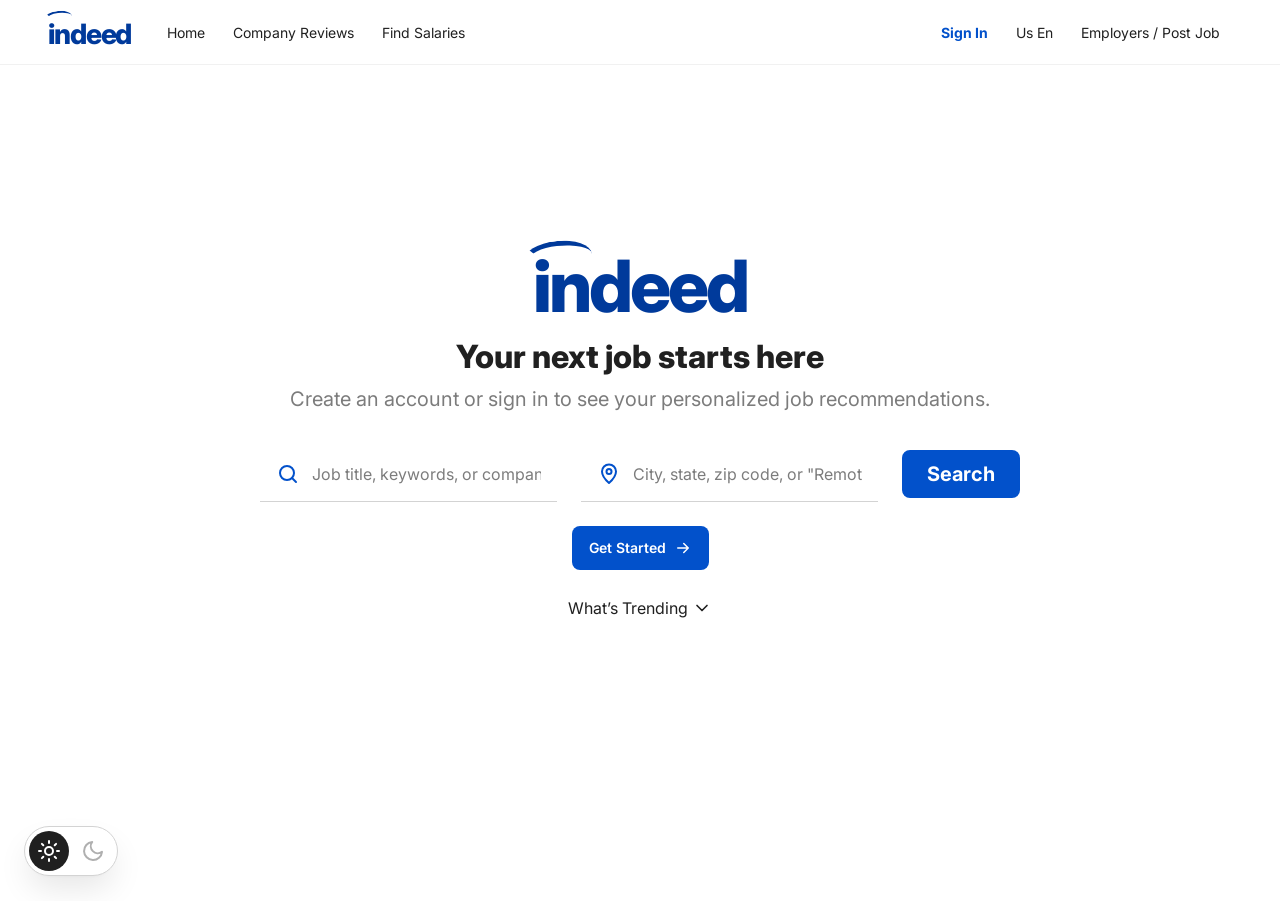
==== index.html @ 4b53f83f "Responsive implementation of Indeed prototype" ====
<!DOCTYPE html>
<html lang="en" data-theme="light">
<head>
  <meta charset="utf-8">
  <meta name="viewport" content="width=device-width, initial-scale=1">
  <title>Job Search | Indeed</title>
  <meta name="description" content="Indeed – the world's #1 job search site.">
  <link rel="preconnect" href="https://fonts.googleapis.com">
  <link rel="preconnect" href="https://fonts.gstatic.com" crossorigin>
  <link rel="stylesheet" href="https://fonts.googleapis.com/css2?family=Inter:wght@400;600;700;800&amp;display=swap">
  <link rel="stylesheet" href="css/styles.css">
  <script>
    try { document.documentElement.dataset.theme = localStorage.getItem("theme") === "dark" ? "dark" : "light"; } catch (e) {}
  </script>
  <script src="js/main.js" defer></script>
</head>
<body>
  <svg class="sprite" aria-hidden="true" focusable="false">
    <symbol id="i-star" viewBox="0 0 24 24"><path d="M12 2.5l2.9 6.1 6.6.8-4.9 4.6 1.3 6.6L12 17.3l-5.9 3.3 1.3-6.6-4.9-4.6 6.6-.8z"/></symbol>
    <symbol id="i-home" viewBox="0 0 24 24"><path d="M3 10.5 12 3l9 7.5V20a1 1 0 0 1-1 1h-5v-6H9v6H4a1 1 0 0 1-1-1z"/></symbol>
    <symbol id="i-search" viewBox="0 0 24 24"><circle cx="11" cy="11" r="7"/><path d="m20 20-4-4"/></symbol>
    <symbol id="i-pin" viewBox="0 0 24 24"><path d="M12 21s-7-6.2-7-11.5a7 7 0 0 1 14 0C19 14.8 12 21 12 21z"/><circle cx="12" cy="9.5" r="2.5"/></symbol>
    <symbol id="i-bell" viewBox="0 0 24 24"><path d="M18 8a6 6 0 0 0-12 0c0 7-3 9-3 9h18s-3-2-3-9"/><path d="M13.7 21a2 2 0 0 1-3.4 0"/></symbol>
    <symbol id="i-building" viewBox="0 0 24 24"><rect x="4" y="3" width="16" height="18" rx="1"/><path d="M9 7h1M14 7h1M9 11h1M14 11h1M9 15h1M14 15h1"/></symbol>
    <symbol id="i-salary" viewBox="0 0 24 24"><circle cx="12" cy="12" r="9"/><path d="M15 9.5c-.5-1-1.6-1.5-3-1.5-1.7 0-3 .8-3 2s1.3 1.7 3 2 3 .8 3 2-1.3 2-3 2c-1.4 0-2.5-.5-3-1.5M12 6.5V8M12 16v1.5"/></symbol>
    <symbol id="i-briefcase" viewBox="0 0 24 24"><rect x="3" y="7" width="18" height="13" rx="2"/><path d="M8 7V5a2 2 0 0 1 2-2h4a2 2 0 0 1 2 2v2"/></symbol>
    <symbol id="i-mail" viewBox="0 0 24 24"><rect x="3" y="5" width="18" height="14" rx="2"/><path d="m3 7 9 6 9-6"/></symbol>
    <symbol id="i-compass" viewBox="0 0 24 24"><circle cx="12" cy="12" r="9"/><path d="m15.5 8.5-2 5-5 2 2-5z"/></symbol>
    <symbol id="i-sun" viewBox="0 0 24 24"><circle cx="12" cy="12" r="4"/><path d="M12 2v2M12 20v2M4.9 4.9l1.4 1.4M17.7 17.7l1.4 1.4M2 12h2M20 12h2M4.9 19.1l1.4-1.4M17.7 6.3l1.4-1.4"/></symbol>
    <symbol id="i-moon" viewBox="0 0 24 24"><path d="M21 12.8A9 9 0 1 1 11.2 3a7 7 0 0 0 9.8 9.8z"/></symbol>
    <symbol id="i-image" viewBox="0 0 24 24"><rect x="3" y="3" width="18" height="18" rx="2"/><circle cx="8.5" cy="8.5" r="1.5"/><path d="m21 15-5-5L5 21"/></symbol>
    <symbol id="i-close" viewBox="0 0 24 24"><path d="M6 6l12 12M18 6 6 18"/></symbol>
    <symbol id="i-dots" viewBox="0 0 24 24"><path d="M5 12h.01M12 12h.01M19 12h.01" stroke-width="3.5"/></symbol>
    <symbol id="i-user" viewBox="0 0 24 24"><circle cx="12" cy="8" r="4"/><path d="M4 21a8 8 0 0 1 16 0"/></symbol>
    <symbol id="i-arrow-left" viewBox="0 0 24 24"><path d="M19 12H5M11 18l-6-6 6-6"/></symbol>
    <symbol id="i-arrow-right" viewBox="0 0 24 24"><path d="M5 12h14M13 6l6 6-6 6"/></symbol>
    <symbol id="i-chevron-right" viewBox="0 0 24 24"><path d="m9 6 6 6-6 6"/></symbol>
    <symbol id="i-chevron-down" viewBox="0 0 24 24"><path d="m6 9 6 6 6-6"/></symbol>
    <symbol id="i-chat" viewBox="0 0 24 24"><path d="M21 12a8 8 0 0 1-11.6 7.1L4 20l1-4.6A8 8 0 1 1 21 12z"/></symbol>
    <symbol id="i-file" viewBox="0 0 24 24"><path d="M14 3H7a2 2 0 0 0-2 2v14a2 2 0 0 0 2 2h10a2 2 0 0 0 2-2V8z"/><path d="M14 3v5h5M9 13h6M9 17h6"/></symbol>
    <symbol id="i-globe" viewBox="0 0 24 24"><circle cx="12" cy="12" r="9"/><path d="M3 12h18M12 3a14 14 0 0 1 0 18M12 3a14 14 0 0 0 0 18"/></symbol>
    <symbol id="i-trend" viewBox="0 0 24 24"><path d="m3 17 6-6 4 4 8-8M15 7h6v6"/></symbol>
  </svg>

  <a class="skip-link" href="#main">Skip to content</a>
  <header class="site-header">
    <div class="header-bar">
      <a class="logo" href="index.html" aria-label="Indeed – start page">indeed</a>
      <button class="menu-toggle" type="button" aria-expanded="false" aria-controls="site-nav" aria-label="Open menu">
        <span class="menu-toggle__bars" aria-hidden="true"></span>
      </button>
      <nav id="site-nav" class="site-nav" aria-label="Main">
        <ul class="nav-list">
          <li class="nav-item nav-item--text"><a class="nav-link" href="home.html"><svg class="icon" aria-hidden="true"><use href="#i-home"></use></svg><span>Home</span></a></li>
          <li class="nav-item nav-item--text"><a class="nav-link" href="company-reviews.html"><svg class="icon" aria-hidden="true"><use href="#i-building"></use></svg><span>Company Reviews</span></a></li>
          <li class="nav-item nav-item--text"><a class="nav-link" href="salaries.html"><svg class="icon" aria-hidden="true"><use href="#i-salary"></use></svg><span>Find Salaries</span></a></li>
          <li class="nav-item nav-item--text nav-item--group-start nav-item--signin"><a class="nav-link" href="signin.html"><svg class="icon" aria-hidden="true"><use href="#i-user"></use></svg><span>Sign In</span></a></li>
          <li class="nav-item nav-item--text dropdown" data-dropdown>
            <button type="button" class="nav-link dropdown__toggle" data-dropdown-toggle aria-expanded="false" aria-label="Language: English (US)"><svg class="icon" aria-hidden="true"><use href="#i-globe"></use></svg><span data-lang-label>Us En</span></button>
            <ul class="dropdown__menu" hidden>
              <li><button type="button" class="dropdown__item" data-lang="Us En" data-lang-name="English (US)" aria-pressed="true">English (US)</button></li>
              <li><button type="button" class="dropdown__item" data-lang="Us Es" data-lang-name="Español (US)" aria-pressed="false">Español (US)</button></li>
            </ul>
          </li>
          <li class="nav-item nav-item--text"><a class="nav-link" href="employers.html"><svg class="icon" aria-hidden="true"><use href="#i-briefcase"></use></svg><span>Employers / Post Job</span></a></li>
        </ul>
      </nav>
    </div>
  </header>

  <main id="main" class="page landing">
    <section class="hero">
      <p class="logo logo--xl" aria-hidden="true">indeed</p>
      <h1 class="hero__title">Your next job starts here</h1>
      <p class="hero__subtitle">Create an account or sign in to see your personalized job recommendations.</p>
      <h1 class="hero__tagline">The world’s #1 job search site</h1>
      <form class="search-form search-form--hero" action="search.html" method="get" role="search" autocomplete="off">
        <div class="search-field">
          <svg class="icon" aria-hidden="true"><use href="#i-search"></use></svg>
          <label class="visually-hidden" for="q-hero">What</label>
          <input id="q-hero" name="q" type="text" placeholder="Job title, keywords, or company" data-suggest="what" autocomplete="off">
        </div>
        <div class="search-field">
          <svg class="icon" aria-hidden="true"><use href="#i-pin"></use></svg>
          <label class="visually-hidden" for="l-hero">Where</label>
          <input id="l-hero" name="l" type="text" placeholder="City, state, zip code, or &quot;Remote&quot;" data-suggest="where" autocomplete="off">
        </div>
        <button class="btn btn-primary" type="submit">Search</button>
      </form>
      <div class="hero__actions">
        <a class="btn btn-primary btn-block" href="signin.html">Sign In</a>
        <a class="btn btn-primary btn-block" href="signin.html">Create An Account</a>
      </div>
      <a class="btn btn-primary btn-sm hero__start" href="signin.html">Get Started <svg class="icon" aria-hidden="true"><use href="#i-arrow-right"></use></svg></a>
      <div class="dropdown trending" data-dropdown>
        <button type="button" class="trending__toggle" data-dropdown-toggle aria-expanded="false">What’s Trending <svg class="icon" aria-hidden="true"><use href="#i-chevron-down"></use></svg></button>
        <ul class="dropdown__menu dropdown__menu--center" hidden>
          <li><a class="dropdown__item" href="search.html?q=Data%20Analyst"><svg class="icon" aria-hidden="true"><use href="#i-trend"></use></svg>Data Analyst</a></li>
          <li><a class="dropdown__item" href="search.html?q=UX%2FUI%20Designer"><svg class="icon" aria-hidden="true"><use href="#i-trend"></use></svg>UX/UI Designer</a></li>
          <li><a class="dropdown__item" href="search.html?q=Software%20Engineer"><svg class="icon" aria-hidden="true"><use href="#i-trend"></use></svg>Software Engineer</a></li>
          <li><a class="dropdown__item" href="search.html?l=Remote"><svg class="icon" aria-hidden="true"><use href="#i-trend"></use></svg>Remote jobs</a></li>
        </ul>
      </div>
    </section>
  </main>

  <button type="button" class="theme-toggle" data-theme-toggle aria-pressed="false" aria-label="Dark mode">
    <span class="theme-toggle__opt theme-toggle__opt--light"><svg class="icon" aria-hidden="true"><use href="#i-sun"></use></svg></span>
    <span class="theme-toggle__opt theme-toggle__opt--dark"><svg class="icon" aria-hidden="true"><use href="#i-moon"></use></svg></span>
  </button>
</body>
</html>
---- css/styles.css ----
/* =========================================================
   Indeed – responsive implementation
   Mobile-first: base styles target phones (~375px).
   Breakpoints scale up:
     768px  – tablet: wider grids, inline search bar
     1100px – desktop: full horizontal nav, bottom tab bar hidden
   ========================================================= */

/* ---------- Design tokens (taken from the Figma export) ---------- */
:root {
  --indeed-blue: #0251cb;
  --indeed-blue-dark: #013d9a;
  --white: #ffffff;
  --gray-50: #f1f1f1;
  --gray-200: #d3d3d3;
  --gray-400: #afafaf;
  --gray-600: #7c7c7c;
  --gray-900: #202020;

  --bg: var(--white);
  --surface: var(--white);
  --surface-muted: var(--gray-50);
  --text: var(--gray-900);
  --text-muted: var(--gray-600);
  --border: var(--gray-200);
  --border-subtle: var(--gray-50);
  --accent: var(--indeed-blue);
  --accent-soft: #e8f0fc;
  --logo: #003a9b;
  --shadow: 0 4px 4px -4px rgba(12, 12, 13, 0.05), 0 16px 32px -4px rgba(12, 12, 13, 0.1);

  --font: "Inter", system-ui, -apple-system, "Segoe UI", Roboto, Arial, sans-serif;
  --font-google: "Google Sans Flex", "Google Sans", Roboto, Arial, sans-serif;

  --fs-xs: 0.75rem;   /* 12px */
  --fs-sm: 0.875rem;  /* 14px */
  --fs-base: 1rem;    /* 16px */
  --fs-lg: 1.25rem;   /* 20px */
  --fs-xl: 1.5rem;    /* 24px */
  --fs-2xl: 2rem;     /* 32px */

  --space-1: 0.25rem;
  --space-2: 0.5rem;
  --space-3: 0.75rem;
  --space-4: 1rem;
  --space-5: 1.5rem;
  --space-6: 2rem;
  --space-7: 3rem;

  --radius-btn: 8px;
  --radius-card: 20px;
  --radius-pill: 40px;

  --header-h: 64px;
  --tabbar-h: 64px;
  --tap: 44px;
}

[data-theme="dark"] {
  --bg: #121212;
  --surface: #1c1c1c;
  --surface-muted: #2a2a2a;
  --text: var(--gray-50);
  --text-muted: var(--gray-400);
  --border: #3a3a3a;
  --border-subtle: #2a2a2a;
  --accent: #6ea1ff;
  --accent-soft: #1b2a45;
  --logo: #6ea1ff;
  --shadow: 0 16px 32px -4px rgba(0, 0, 0, 0.6);
  color-scheme: dark;
}

/* ---------- Base ---------- */
*,
*::before,
*::after {
  box-sizing: border-box;
}

html {
  -webkit-text-size-adjust: 100%;
  text-size-adjust: 100%;
}

body {
  margin: 0;
  min-height: 100vh;
  font-family: var(--font);
  font-size: var(--fs-base);
  line-height: 1.5;
  color: var(--text);
  background: var(--bg);
  transition: background-color 0.2s ease, color 0.2s ease;
}

h1,
h2,
h3,
p {
  margin: 0;
}

img,
svg {
  display: block;
  max-width: 100%;
}

a {
  color: inherit;
}

button,
input {
  font: inherit;
  color: inherit;
}

button {
  cursor: pointer;
}

:focus-visible {
  outline: 3px solid var(--accent);
  outline-offset: 2px;
}

.sprite {
  position: absolute;
  width: 0;
  height: 0;
  overflow: hidden;
}

.icon {
  width: 24px;
  height: 24px;
  flex: none;
  fill: none;
  stroke: currentColor;
  stroke-width: 2;
  stroke-linecap: round;
  stroke-linejoin: round;
}

.visually-hidden {
  position: absolute !important;
  width: 1px;
  height: 1px;
  padding: 0;
  margin: -1px;
  overflow: hidden;
  clip: rect(0 0 0 0);
  white-space: nowrap;
  border: 0;
}

.skip-link {
  position: absolute;
  top: -100px;
  left: var(--space-4);
  z-index: 100;
  padding: var(--space-3) var(--space-4);
  border-radius: var(--radius-btn);
  background: var(--indeed-blue);
  color: var(--white);
  font-weight: 600;
  text-decoration: none;
}

.skip-link:focus {
  top: var(--space-2);
}

/* ---------- Logo ---------- */
.logo {
  position: relative;
  display: inline-flex;
  align-items: center;
  min-height: var(--tap);
  padding-top: 0.14em;
  font-size: 1.75rem;
  font-weight: 800;
  line-height: 1;
  letter-spacing: -0.04em;
  color: var(--logo);
  text-decoration: none;
}

/* The arc that sweeps over the "i" in the Indeed logo. */
.logo::before {
  content: "";
  position: absolute;
  top: 0.02em;
  left: -0.12em;
  width: 0.95em;
  height: 0.45em;
  border-top: 0.08em solid currentColor;
  border-left: 0.08em solid currentColor;
  border-radius: 100% 100% 0 0 / 100% 100% 0 0;
  border-left-color: transparent;
  transform: rotate(-6deg);
}

.logo--xl {
  font-size: 4rem;
}

/* ---------- Buttons ---------- */
.btn {
  display: inline-flex;
  align-items: center;
  justify-content: center;
  gap: var(--space-2);
  min-height: 48px;
  padding: var(--space-3) var(--space-5);
  border: 1px solid transparent;
  border-radius: var(--radius-btn);
  font-size: var(--fs-base);
  font-weight: 700;
  line-height: 1;
  text-align: center;
  text-decoration: none;
  transition: background-color 0.15s ease, border-color 0.15s ease;
}

.btn-primary {
  background: var(--indeed-blue);
  color: var(--white);
}

.btn-primary:hover {
  background: var(--indeed-blue-dark);
}

.btn-outline {
  background: transparent;
  border-color: var(--accent);
  color: var(--accent);
}

.btn-outline:hover {
  background: var(--accent-soft);
}

.btn-neutral {
  background: var(--gray-200);
  border-color: var(--gray-600);
  color: var(--gray-900);
  font-weight: 400;
}

.btn-sm {
  min-height: var(--tap);
  padding: var(--space-2) var(--space-4);
  font-size: var(--fs-sm);
  font-weight: 600;
}

.btn-block {
  width: 100%;
}

.btn-text {
  display: inline-flex;
  align-items: center;
  min-height: var(--tap);
  padding: 0 var(--space-3);
  border: 0;
  border-radius: var(--radius-btn);
  background: none;
  font-size: var(--fs-xl);
  font-weight: 600;
  text-decoration: none;
}

.btn-text:hover {
  background: var(--surface-muted);
}

.btn-text--muted {
  color: var(--text-muted);
  font-weight: 400;
}

.icon-btn {
  display: inline-grid;
  place-items: center;
  width: var(--tap);
  height: var(--tap);
  padding: 0;
  border: 0;
  border-radius: 50%;
  background: transparent;
  color: var(--text-muted);
}

.icon-btn:hover {
  background: var(--surface-muted);
  color: var(--text);
}

.tag {
  display: inline-block;
  padding: 6px 10px;
  border-radius: var(--radius-btn);
  background: var(--surface-muted);
  font-size: var(--fs-sm);
  font-weight: 600;
  line-height: 1.2;
}

/* ---------- Header + navigation (mobile) ---------- */
.site-header {
  position: sticky;
  top: 0;
  z-index: 50;
  background: var(--bg);
  border-bottom: 1px solid var(--border-subtle);
}

.header-bar {
  display: flex;
  align-items: center;
  justify-content: space-between;
  gap: var(--space-4);
  min-height: var(--header-h);
  padding: var(--space-2) var(--space-4);
}

.menu-toggle {
  display: inline-grid;
  place-items: center;
  width: 48px;
  height: 48px;
  margin-right: calc(var(--space-2) * -1);
  padding: 0;
  border: 0;
  border-radius: var(--radius-btn);
  background: transparent;
  color: var(--text);
}

.menu-toggle:hover {
  background: var(--surface-muted);
}

.menu-toggle__bars,
.menu-toggle__bars::before,
.menu-toggle__bars::after {
  display: block;
  width: 28px;
  height: 3px;
  border-radius: 2px;
  background: currentColor;
  transition: transform 0.2s ease, background-color 0.2s ease;
}

.menu-toggle__bars {
  position: relative;
}

.menu-toggle__bars::before,
.menu-toggle__bars::after {
  content: "";
  position: absolute;
  left: 0;
}

.menu-toggle__bars::before {
  top: -9px;
}

.menu-toggle__bars::after {
  top: 9px;
}

.menu-toggle[aria-expanded="true"] .menu-toggle__bars {
  background: transparent;
}

.menu-toggle[aria-expanded="true"] .menu-toggle__bars::before {
  transform: translateY(9px) rotate(45deg);
}

.menu-toggle[aria-expanded="true"] .menu-toggle__bars::after {
  transform: translateY(-9px) rotate(-45deg);
}

.site-nav {
  display: none;
  position: absolute;
  top: 100%;
  left: 0;
  right: 0;
  max-height: calc(100dvh - var(--header-h));
  overflow-y: auto;
  padding: var(--space-2) var(--space-4) var(--space-4);
  background: var(--bg);
  border-bottom: 1px solid var(--border);
  box-shadow: var(--shadow);
}

.site-nav.is-open {
  display: block;
}

.nav-list {
  display: flex;
  flex-direction: column;
  gap: var(--space-1);
  margin: 0;
  padding: 0;
  list-style: none;
}

/* On phones these links live in the bottom tab bar instead. */
.nav-item--tab {
  display: none;
}

.nav-item--first-mobile {
  order: -1;
}

.nav-link {
  display: flex;
  align-items: center;
  gap: var(--space-3);
  min-height: 48px;
  padding: 0 var(--space-3);
  border-radius: var(--radius-btn);
  font-size: var(--fs-base);
  text-decoration: none;
  color: var(--text);
}

.nav-link .icon {
  color: var(--text-muted);
}

.nav-link:hover {
  background: var(--surface-muted);
}

.nav-link[aria-current="page"] {
  background: var(--accent-soft);
  color: var(--accent);
  font-weight: 600;
}

.nav-link[aria-current="page"] .icon {
  color: var(--accent);
}

.header-search {
  display: none;
}

/* ---------- Bottom tab bar (mobile) ---------- */
.tab-bar {
  position: fixed;
  right: 0;
  bottom: 0;
  left: 0;
  z-index: 40;
  padding-bottom: env(safe-area-inset-bottom);
  background: var(--bg);
  border-top: 1px solid var(--border-subtle);
}

.tab-bar__list {
  display: grid;
  grid-template-columns: repeat(5, minmax(0, 1fr));
  max-width: 600px;
  margin: 0 auto;
  padding: 0;
  list-style: none;
}

.tab-link {
  display: flex;
  flex-direction: column;
  align-items: center;
  justify-content: center;
  gap: var(--space-1);
  min-height: var(--tabbar-h);
  padding: var(--space-2) 2px;
  font-size: var(--fs-xs);
  font-weight: 600;
  line-height: 1.2;
  text-align: center;
  text-decoration: none;
  color: var(--text-muted);
}

.tab-link[aria-current="page"] {
  color: var(--text);
}

.tab-link[aria-current="page"] .icon {
  stroke-width: 2.6;
}

/* ---------- Small dropdown menus (language, What's Trending) ---------- */
.dropdown {
  position: relative;
}

.dropdown__toggle {
  width: 100%;
  border: 0;
  background: none;
  font: inherit;
  text-align: left;
}

.dropdown__menu {
  margin: 0 0 var(--space-2) var(--space-6);
  padding: 0;
  list-style: none;
}

.dropdown__menu[hidden] {
  display: none;
}

.dropdown__item {
  display: flex;
  align-items: center;
  gap: var(--space-3);
  width: 100%;
  min-height: var(--tap);
  padding: 0 var(--space-3);
  border: 0;
  border-radius: 6px;
  background: none;
  font-size: var(--fs-sm);
  text-align: left;
  text-decoration: none;
  color: var(--text);
  white-space: nowrap;
}

.dropdown__item:hover {
  background: var(--surface-muted);
}

.dropdown__item[aria-pressed="true"] {
  color: var(--accent);
  font-weight: 600;
}

.dropdown__item .icon {
  width: 20px;
  height: 20px;
  color: var(--accent);
}

/* ---------- Light / dark toggle ---------- */
.theme-toggle {
  position: fixed;
  bottom: var(--space-5);
  left: 50%;
  z-index: 45;
  display: inline-flex;
  gap: var(--space-1);
  padding: var(--space-1);
  border: 1px solid var(--border);
  border-radius: var(--radius-pill);
  background: var(--surface);
  box-shadow: var(--shadow);
  transform: translateX(-50%);
}

.has-tabbar .theme-toggle {
  bottom: calc(var(--tabbar-h) + var(--space-3) + env(safe-area-inset-bottom));
}

.theme-toggle__opt {
  display: grid;
  place-items: center;
  width: 40px;
  height: 40px;
  border-radius: 50%;
  color: var(--gray-400);
}

[data-theme="light"] .theme-toggle__opt--light,
[data-theme="dark"] .theme-toggle__opt--dark {
  background: var(--text);
  color: var(--bg);
}

/* ---------- Page layout ---------- */
.page {
  padding: var(--space-5) var(--space-4) calc(var(--space-7) + 72px);
}

.has-tabbar .page {
  padding-bottom: calc(var(--tabbar-h) + 96px + env(safe-area-inset-bottom));
}

.page-title {
  margin-bottom: var(--space-5);
  font-size: var(--fs-2xl);
  font-weight: 600;
  line-height: 1.1;
}

.section-title {
  margin: var(--space-6) 0 var(--space-4);
  font-size: var(--fs-lg);
  font-weight: 600;
}

.panel {
  padding: var(--space-5);
  background: var(--surface);
  border: 2px solid var(--border);
  border-radius: var(--radius-card);
}

/* ---------- Search form ---------- */
.search-form {
  display: flex;
  flex-direction: column;
  width: 100%;
  background: var(--surface);
  border: 1px solid var(--border);
  border-radius: var(--radius-card);
}

.search-field {
  position: relative;
  display: flex;
  align-items: center;
  gap: var(--space-3);
  min-height: 56px;
  padding: 0 var(--space-4);
  border-radius: var(--radius-card);
  cursor: text;
}

.search-field + .search-field {
  border-top: 1px solid var(--border);
  border-radius: 0;
}

.search-field:focus-within {
  box-shadow: inset 0 0 0 2px var(--accent);
}

.search-field > .icon {
  color: var(--accent);
}

/* Suggestion list under the job / location fields */
.suggest {
  position: absolute;
  top: calc(100% + 4px);
  left: 0;
  right: 0;
  z-index: 30;
  min-width: 240px;
  max-height: 320px;
  margin: 0;
  padding: var(--space-2) 0;
  overflow-y: auto;
  list-style: none;
  background: var(--surface);
  border: 1px solid var(--border);
  border-radius: var(--radius-btn);
  box-shadow: var(--shadow);
  text-align: left;
  cursor: default;
}

.suggest[hidden] {
  display: none;
}

.suggest__item {
  display: flex;
  align-items: center;
  gap: var(--space-3);
  min-height: var(--tap);
  padding: 0 var(--space-4);
  font-size: var(--fs-sm);
  cursor: pointer;
}

.suggest__item span {
  flex: 1;
}

.suggest__item .icon {
  width: 20px;
  height: 20px;
  color: var(--text-muted);
}

.suggest__item:hover,
.suggest__item[aria-selected="true"] {
  background: var(--surface-muted);
}

.search-field input {
  flex: 1;
  min-width: 0;
  min-height: 48px;
  padding: 0;
  border: 0;
  background: transparent;
  font-size: var(--fs-base);
  outline: none;
  -webkit-appearance: none;
  appearance: none;
}

.search-field input::placeholder {
  color: var(--text-muted);
}

.search-form .btn {
  margin: var(--space-3) var(--space-4) var(--space-4);
}

/* ---------- Job cards ---------- */
.card-list {
  display: grid;
  gap: var(--space-4);
  margin: 0;
  padding: 0;
  list-style: none;
}

.job-card {
  position: relative;
  display: flex;
  flex-direction: column;
  gap: var(--space-1);
  min-height: 160px;
  padding: var(--space-4) var(--space-5);
  background: var(--surface);
  border: 2px solid var(--border);
  border-radius: var(--radius-card);
  transition: border-color 0.15s ease, box-shadow 0.15s ease;
}

.job-card:hover {
  border-color: var(--gray-400);
}

.job-card.is-selected {
  border-color: var(--accent);
  box-shadow: 0 0 0 1px var(--accent);
}

.job-card:has(.job-card__link:focus-visible) {
  outline: 3px solid var(--accent);
  outline-offset: 2px;
}

.job-card__title {
  margin-bottom: var(--space-2);
  font-size: var(--fs-xl);
  font-weight: 600;
  line-height: 1.2;
}

.job-card__link {
  padding: 0;
  border: 0;
  background: none;
  font: inherit;
  text-align: left;
  text-decoration: none;
  color: inherit;
}

.job-card__link:focus-visible {
  outline: none;
}

/* Makes the whole card clickable. */
.job-card__link::after {
  content: "";
  position: absolute;
  inset: 0;
  border-radius: var(--radius-card);
}

.job-card__meta {
  font-size: var(--fs-sm);
  color: var(--text-muted);
}

/* ---------- Home: selected job description ---------- */
.job-detail {
  display: none;
  margin-top: var(--space-5);
  scroll-margin-top: calc(var(--header-h) + var(--space-4));
}

.job-detail.is-visible {
  display: block;
}

.job-detail:focus {
  outline: none;
}

.eyebrow {
  margin-bottom: var(--space-2);
  font-size: var(--fs-sm);
  font-weight: 600;
  color: var(--text-muted);
}

.job-detail__title {
  font-size: var(--fs-xl);
  font-weight: 600;
  line-height: 1.2;
}

.job-detail__meta {
  margin-top: var(--space-1);
  color: var(--text-muted);
}

.job-detail__facts {
  display: flex;
  flex-wrap: wrap;
  gap: var(--space-2);
  margin: var(--space-4) 0;
  padding: 0;
  list-style: none;
}

.job-detail h3 {
  margin: var(--space-5) 0 var(--space-2);
  font-size: var(--fs-base);
  font-weight: 600;
}

.job-detail__list {
  margin: 0;
  padding-left: 1.25rem;
}

.job-detail__list li + li {
  margin-top: var(--space-1);
}

.job-detail__actions {
  display: flex;
  flex-wrap: wrap;
  gap: var(--space-3);
  margin-top: var(--space-5);
}

/* ---------- My Applications ---------- */
.filter-tabs {
  display: flex;
  gap: var(--space-2);
  margin: 0 calc(var(--space-4) * -1) var(--space-5);
  padding: 0 var(--space-4) var(--space-1);
  overflow-x: auto;
  scrollbar-width: none;
}

.filter-tabs::-webkit-scrollbar {
  display: none;
}

.chip {
  flex: none;
  min-height: var(--tap);
  padding: 0 var(--space-4);
  border: 1px solid var(--border);
  border-radius: var(--radius-btn);
  background: var(--surface);
  font-size: var(--fs-sm);
  font-weight: 600;
}

.chip[aria-pressed="true"] {
  background: var(--indeed-blue);
  border-color: var(--indeed-blue);
  color: var(--white);
}

.app-list {
  display: flex;
  flex-direction: column;
  gap: var(--space-4);
  margin: 0;
  padding: 0;
  list-style: none;
}

.app-card {
  display: grid;
  grid-template-columns: 48px minmax(0, 1fr);
  gap: var(--space-3) var(--space-4);
  padding: var(--space-4);
  background: var(--surface);
  border: 2px solid var(--border);
  border-radius: var(--radius-card);
}

.app-card__thumb {
  display: grid;
  place-items: center;
  width: 48px;
  height: 48px;
  border-radius: var(--radius-btn);
  background: var(--surface-muted);
  color: var(--text-muted);
}

.app-card__title {
  margin-top: var(--space-2);
  font-size: var(--fs-xl);
  font-weight: 600;
  line-height: 1.2;
}

.app-card__meta {
  margin-top: var(--space-1);
  font-size: var(--fs-sm);
  color: var(--text-muted);
}

.app-card__actions {
  grid-column: 1 / -1;
  display: flex;
  align-items: center;
  gap: var(--space-2);
}

.app-card__actions .btn {
  flex: 1;
}

.more {
  position: relative;
}

.more__menu {
  position: absolute;
  top: calc(100% + 4px);
  right: 0;
  z-index: 20;
  min-width: 160px;
  padding: var(--space-1);
  background: var(--surface);
  border: 1px solid var(--border);
  border-radius: var(--radius-btn);
  box-shadow: var(--shadow);
}

.more__menu[hidden] {
  display: none;
}

.more__item {
  display: flex;
  align-items: center;
  width: 100%;
  min-height: var(--tap);
  padding: 0 var(--space-3);
  border: 0;
  border-radius: 6px;
  background: none;
  font-size: var(--fs-sm);
  text-align: left;
  text-decoration: none;
  color: var(--text);
}

.more__item:hover {
  background: var(--surface-muted);
}

/* ---------- Update status dialog ---------- */
.modal {
  width: min(calc(100% - 2rem), 420px);
  max-height: calc(100dvh - 2rem);
  padding: 0;
  border: 1px solid var(--border-subtle);
  border-radius: var(--radius-btn);
  background: var(--surface);
  color: var(--text);
  box-shadow: var(--shadow);
}

.modal::backdrop {
  background: rgba(0, 0, 0, 0.45);
}

.modal__form {
  position: relative;
  display: flex;
  flex-direction: column;
  gap: var(--space-4);
  padding: var(--space-6) var(--space-5) var(--space-5);
}

.modal__close {
  position: absolute;
  top: var(--space-2);
  right: var(--space-2);
}

.modal__title {
  padding-right: var(--space-6);
  font-size: var(--fs-xl);
  font-weight: 600;
  line-height: 1.2;
}

.modal__job {
  font-size: var(--fs-sm);
  color: var(--text-muted);
}

.status-options {
  display: flex;
  flex-direction: column;
  gap: var(--space-1);
  margin: 0;
  padding: 0;
  border: 0;
}

.status-option {
  display: flex;
  align-items: center;
  gap: var(--space-3);
  min-height: var(--tap);
  padding: var(--space-2) var(--space-3);
  border: 1px solid var(--border);
  border-radius: var(--radius-btn);
  font-size: var(--fs-sm);
  cursor: pointer;
}

.status-option:hover {
  background: var(--surface-muted);
}

.status-option:has(input:checked) {
  border-color: var(--accent);
  background: var(--accent-soft);
}

.status-option input {
  width: 20px;
  height: 20px;
  margin: 0;
  accent-color: var(--indeed-blue);
}

.modal__actions {
  display: flex;
  justify-content: center;
  gap: var(--space-3);
}

.modal__actions .btn {
  flex: 1;
}

/* ---------- Empty / coming-soon state ---------- */
.empty-state {
  display: flex;
  flex-direction: column;
  align-items: center;
  gap: var(--space-3);
  padding: var(--space-7) var(--space-5);
  text-align: center;
}

.empty-state__icon {
  display: grid;
  place-items: center;
  width: 56px;
  height: 56px;
  border-radius: 50%;
  background: var(--accent-soft);
  color: var(--accent);
}

.empty-state h2,
.empty-state h3 {
  font-size: var(--fs-xl);
  font-weight: 600;
  line-height: 1.2;
}

.empty-state p {
  max-width: 42ch;
  color: var(--text-muted);
}

.empty-state .btn {
  margin-top: var(--space-2);
}

/* ---------- Landing page ---------- */
.landing {
  display: flex;
  flex-direction: column;
  justify-content: center;
  min-height: calc(100dvh - var(--header-h));
}

.hero {
  display: flex;
  flex-direction: column;
  align-items: center;
  gap: var(--space-4);
  width: 100%;
  max-width: 760px;
  margin: 0 auto;
  text-align: center;
}

.hero__tagline {
  font-size: var(--fs-lg);
  font-weight: 800;
}

/* Desktop-only parts of the landing page (shown at 1100px+). */
.hero__title,
.hero__subtitle,
.hero__start,
.trending,
.hero .search-form {
  display: none;
}

.hero__actions {
  display: flex;
  flex-direction: column;
  gap: var(--space-3);
  width: 100%;
  max-width: 400px;
  margin-top: var(--space-2);
}

.trending__toggle {
  display: inline-flex;
  align-items: center;
  gap: var(--space-1);
  min-height: var(--tap);
  padding: 0 var(--space-3);
  border: 0;
  border-radius: var(--radius-btn);
  background: none;
  font-size: var(--fs-base);
}

.trending__toggle:hover {
  background: var(--surface-muted);
}

.trending__toggle .icon {
  width: 20px;
  height: 20px;
  transition: transform 0.15s ease;
}

.trending__toggle[aria-expanded="true"] .icon {
  transform: rotate(180deg);
}

/* ---------- Google sign-in ---------- */
.google-page {
  font-family: var(--font-google);
}

.google {
  display: flex;
  flex-direction: column;
  min-height: 100vh;
  padding: var(--space-4) var(--space-4) calc(var(--space-7) + 72px);
}

.back-link {
  display: inline-flex;
  align-items: center;
  gap: var(--space-2);
  align-self: flex-start;
  min-height: var(--tap);
  padding-right: var(--space-2);
  font-family: var(--font);
  font-size: var(--fs-sm);
  color: var(--text-muted);
  text-decoration: none;
}

.back-link:hover {
  color: var(--text);
}

.google__card {
  width: 100%;
  max-width: 450px;
  margin: var(--space-4) auto 0;
  padding: var(--space-4) var(--space-2);
}

.google__brand {
  margin-bottom: var(--space-6);
  font-size: 2.875rem;
  line-height: 1;
}

.google__title {
  font-size: 2.1875rem;
  font-weight: 400;
  line-height: 1.1;
}

.google__subtitle {
  margin-top: var(--space-2);
  font-size: 1.375rem;
}

.account-list {
  margin: var(--space-6) 0 0;
  padding: 0;
  list-style: none;
  border-bottom: 1px solid var(--border);
}

.account-list li + li {
  border-top: 1px solid var(--border);
}

.account {
  display: flex;
  align-items: center;
  gap: var(--space-4);
  width: 100%;
  min-height: 72px;
  padding: var(--space-3) var(--space-2);
  border: 0;
  border-radius: var(--radius-btn);
  background: none;
  font-size: 1.0625rem;
  text-align: left;
  text-decoration: none;
}

.account:hover {
  background: var(--surface-muted);
}

.account__avatar {
  display: grid;
  place-items: center;
  flex: none;
  width: 52px;
  height: 52px;
  border-radius: 50%;
  background: var(--surface-muted);
  font-size: var(--fs-lg);
  font-weight: 600;
  color: var(--text-muted);
}

.account__name {
  display: block;
  font-size: var(--fs-xl);
  line-height: 1.2;
}

.account__email {
  display: block;
  color: var(--text-muted);
}

.google__other {
  display: flex;
  flex-direction: column;
  gap: var(--space-2);
  margin-top: var(--space-5);
}

.google__other[hidden] {
  display: none;
}

.google__other input {
  width: 100%;
  min-height: 52px;
  padding: 0 var(--space-4);
  border: 1px solid var(--border);
  border-radius: 4px;
  background: var(--surface);
  font-size: var(--fs-base);
}

.google__footer {
  display: flex;
  align-items: center;
  justify-content: space-between;
  gap: var(--space-4);
  margin-top: var(--space-6);
}

/* ---------- Loading / welcome splash ---------- */
.splash {
  display: grid;
  place-items: center;
  min-height: 100vh;
  padding: var(--space-4);
  text-align: center;
}

.splash__loading {
  display: flex;
  flex-direction: column;
  align-items: center;
  gap: var(--space-5);
}

.spinner {
  width: 56px;
  height: 56px;
  border: 5px solid transparent;
  border-top-color: var(--indeed-blue);
  border-radius: 50%;
  animation: spin 0.9s linear infinite;
}

.splash__welcome {
  display: none;
  font-family: var(--font-google);
  font-size: 2.5rem;
  font-weight: 400;
  color: var(--accent);
}

.splash.is-welcome .splash__loading {
  display: none;
}

.splash.is-welcome .splash__welcome {
  display: block;
}

.splash__skip {
  position: fixed;
  bottom: var(--space-5);
  left: 50%;
  display: inline-flex;
  align-items: center;
  min-height: var(--tap);
  padding: 0 var(--space-4);
  font-size: var(--fs-sm);
  color: var(--text-muted);
  transform: translateX(-50%);
}

@keyframes spin {
  to {
    transform: rotate(360deg);
  }
}

@media (prefers-reduced-motion: reduce) {
  *,
  *::before,
  *::after {
    animation-duration: 0.01ms !important;
    transition-duration: 0.01ms !important;
    scroll-behavior: auto !important;
  }
}

/* =========================================================
   Tablet – 768px and up
   ========================================================= */
@media (min-width: 768px) {
  .header-bar,
  .page {
    padding-left: var(--space-6);
    padding-right: var(--space-6);
  }

  .search-form {
    flex-direction: row;
    align-items: center;
  }

  .search-field {
    flex: 1;
  }

  .search-field + .search-field {
    border-top: 0;
    border-left: 1px solid var(--border);
  }

  .search-field {
    border-radius: var(--radius-card) 0 0 var(--radius-card);
  }

  .search-form .btn {
    flex: none;
    margin: var(--space-2);
  }

  .card-list--grid,
  .card-list--home {
    grid-template-columns: repeat(2, minmax(0, 1fr));
  }

  .filter-tabs {
    margin-left: 0;
    margin-right: 0;
    padding-left: 0;
    padding-right: 0;
  }

  .app-list {
    gap: 0;
    border-top: 1px solid var(--border);
  }

  .app-card {
    grid-template-columns: 56px minmax(0, 1fr) auto;
    align-items: start;
    padding: var(--space-5) var(--space-2);
    background: transparent;
    border: 0;
    border-bottom: 1px solid var(--border);
    border-radius: 0;
  }

  .app-card__thumb {
    width: 56px;
    height: 56px;
  }

  .app-card__actions {
    grid-column: auto;
  }

  .app-card__actions .btn {
    flex: none;
  }

  .google {
    justify-content: center;
  }

  .google__card {
    margin: auto;
    padding: var(--space-7);
    border: 1px solid var(--border);
    border-radius: 28px;
  }
}

/* =========================================================
   Desktop – 1100px and up
   ========================================================= */
@media (min-width: 1100px) {
  .menu-toggle,
  .tab-bar {
    display: none;
  }

  .has-tabbar .page {
    padding-bottom: calc(var(--space-7) + 72px);
  }

  .header-bar {
    gap: var(--space-5);
  }

  .header-bar,
  .page {
    padding-left: var(--space-7);
    padding-right: var(--space-7);
  }

  .site-nav {
    display: block;
    position: static;
    flex: 1;
    max-height: none;
    overflow: visible;
    padding: 0;
    background: none;
    border: 0;
    box-shadow: none;
  }

  .nav-list {
    flex-direction: row;
    align-items: center;
    gap: var(--space-1);
  }

  .nav-item--tab {
    display: block;
  }

  .nav-item--first-mobile {
    order: 0;
  }

  .nav-item--group-start {
    margin-left: auto;
  }

  .nav-item--end {
    margin-left: var(--space-3);
    padding-left: var(--space-3);
    border-left: 1px solid var(--border);
  }

  .nav-link {
    min-height: var(--tap);
    padding: 0 var(--space-3);
    border-radius: 0;
    font-size: var(--fs-sm);
  }

  .nav-link:hover {
    background: none;
    color: var(--accent);
  }

  .nav-item--text .icon {
    display: none;
  }

  .nav-item--icon .nav-link {
    flex-direction: column;
    justify-content: center;
    gap: 2px;
    min-height: 56px;
    padding: var(--space-1) var(--space-2);
    font-size: var(--fs-xs);
  }

  .nav-link[aria-current="page"] {
    background: none;
    box-shadow: inset 0 -3px 0 var(--accent);
  }

  .nav-item--signin .nav-link {
    font-weight: 700;
    color: var(--accent);
  }

  .dropdown__toggle {
    width: auto;
  }

  .dropdown__menu {
    position: absolute;
    top: calc(100% + 4px);
    right: 0;
    z-index: 60;
    min-width: 180px;
    margin: 0;
    padding: var(--space-1);
    background: var(--surface);
    border: 1px solid var(--border);
    border-radius: var(--radius-btn);
    box-shadow: var(--shadow);
  }

  .dropdown__menu--center {
    right: auto;
    left: 50%;
    transform: translateX(-50%);
    text-align: left;
  }

  /* Landing page: switch from the phone layout to the desktop "Homepage" frame. */
  .hero__tagline,
  .hero__actions {
    display: none;
  }

  .hero__title,
  .hero__subtitle,
  .trending {
    display: block;
  }

  .hero__title {
    font-size: var(--fs-2xl);
    font-weight: 800;
    line-height: 1.2;
  }

  .hero__subtitle {
    margin-top: calc(var(--space-2) * -1);
    font-size: var(--fs-lg);
    color: var(--text-muted);
  }

  .hero .search-form {
    display: flex;
    margin-top: var(--space-4);
  }

  .search-form--hero {
    gap: var(--space-5);
    background: transparent;
    border: 0;
  }

  .search-form--hero .search-field,
  .search-form--hero .search-field + .search-field {
    border: 0;
    border-bottom: 1px solid var(--border);
    border-radius: 0;
  }

  .search-form--hero .search-field:focus-within {
    box-shadow: inset 0 -2px 0 var(--accent);
  }

  .search-form--hero .btn {
    margin: 0;
    font-size: var(--fs-lg);
  }

  .hero__start {
    display: inline-flex;
    margin-top: var(--space-2);
  }

  .hero__start .icon {
    width: 18px;
    height: 18px;
  }

  .header-search {
    display: block;
    padding: 0 var(--space-7) var(--space-3);
  }

  .search-form--compact {
    max-width: 760px;
    margin: 0 auto;
    border-radius: var(--radius-btn);
  }

  .search-form--compact .search-field,
  .search-form--compact .search-field input {
    min-height: 44px;
  }

  .search-form--compact .btn {
    min-height: 36px;
    margin: var(--space-1);
  }

  .home-layout {
    display: grid;
    grid-template-columns: minmax(300px, 2fr) minmax(0, 3fr);
    gap: var(--space-5);
    align-items: start;
  }

  .card-list--home {
    grid-template-columns: 1fr;
  }

  .job-detail {
    display: block;
    position: sticky;
    top: 160px;
    margin-top: 0;
    min-height: 420px;
  }

  .job-detail p,
  .job-detail__list {
    max-width: 75ch;
  }

  .card-list--grid {
    grid-template-columns: repeat(3, minmax(0, 1fr));
  }

  .theme-toggle,
  .has-tabbar .theme-toggle {
    bottom: var(--space-5);
    left: var(--space-5);
    transform: none;
  }

  .logo--xl {
    font-size: 4.5rem;
  }
}
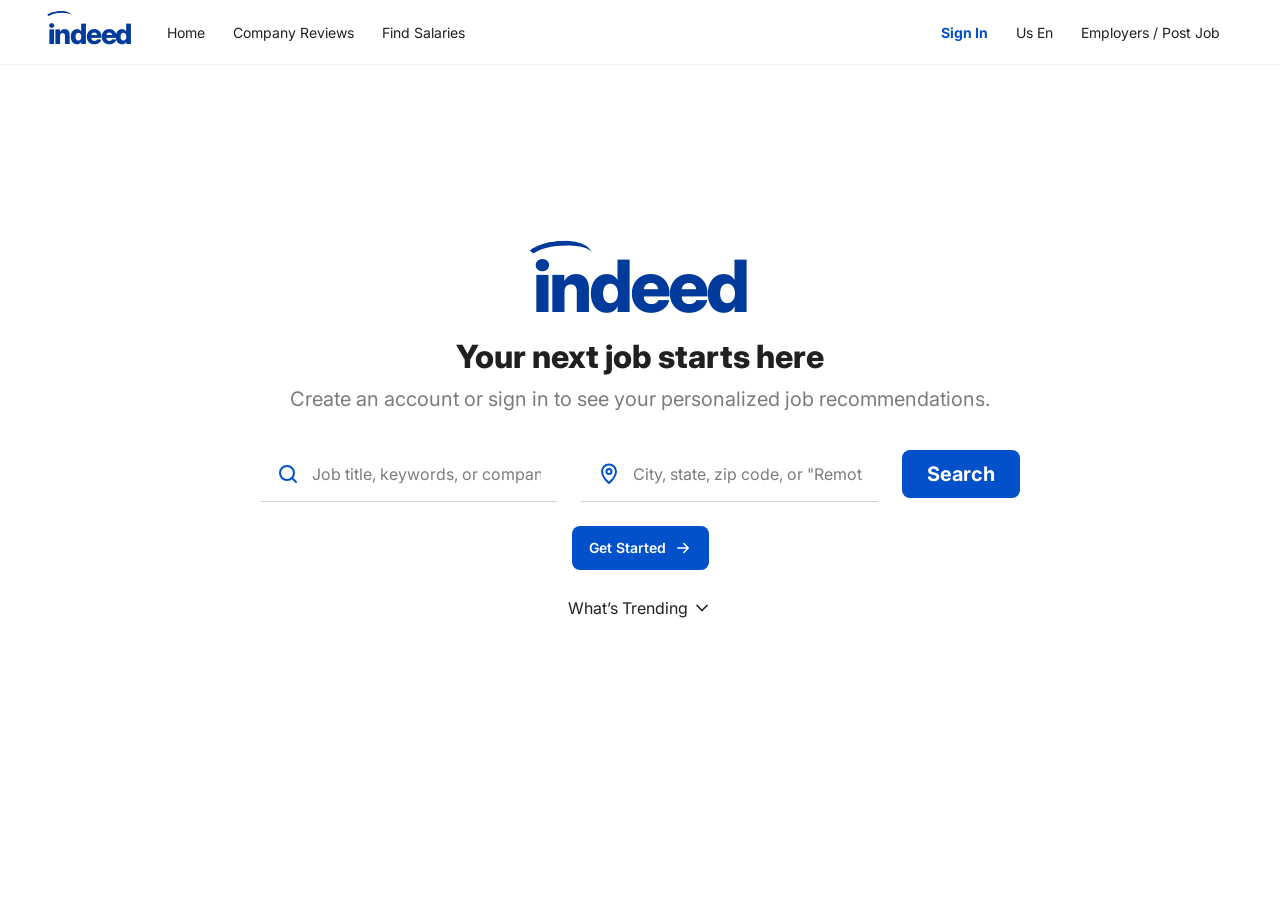
==== commit f7132953: "Remove floating theme toggles and update README" ====
--- a/index.html
+++ b/index.html
@@ -16,7 +16,6 @@
 </head>
 <body>
   <svg class="sprite" aria-hidden="true" focusable="false">
-    <symbol id="i-star" viewBox="0 0 24 24"><path d="M12 2.5l2.9 6.1 6.6.8-4.9 4.6 1.3 6.6L12 17.3l-5.9 3.3 1.3-6.6-4.9-4.6 6.6-.8z"/></symbol>
     <symbol id="i-home" viewBox="0 0 24 24"><path d="M3 10.5 12 3l9 7.5V20a1 1 0 0 1-1 1h-5v-6H9v6H4a1 1 0 0 1-1-1z"/></symbol>
     <symbol id="i-search" viewBox="0 0 24 24"><circle cx="11" cy="11" r="7"/><path d="m20 20-4-4"/></symbol>
     <symbol id="i-pin" viewBox="0 0 24 24"><path d="M12 21s-7-6.2-7-11.5a7 7 0 0 1 14 0C19 14.8 12 21 12 21z"/><circle cx="12" cy="9.5" r="2.5"/></symbol>
@@ -40,6 +39,7 @@
     <symbol id="i-file" viewBox="0 0 24 24"><path d="M14 3H7a2 2 0 0 0-2 2v14a2 2 0 0 0 2 2h10a2 2 0 0 0 2-2V8z"/><path d="M14 3v5h5M9 13h6M9 17h6"/></symbol>
     <symbol id="i-globe" viewBox="0 0 24 24"><circle cx="12" cy="12" r="9"/><path d="M3 12h18M12 3a14 14 0 0 1 0 18M12 3a14 14 0 0 0 0 18"/></symbol>
     <symbol id="i-trend" viewBox="0 0 24 24"><path d="m3 17 6-6 4 4 8-8M15 7h6v6"/></symbol>
+    <symbol id="i-check" viewBox="0 0 24 24"><path d="m5 12.5 4.5 4.5L19 7.5"/></symbol>
   </svg>
 
   <a class="skip-link" href="#main">Skip to content</a>
@@ -73,7 +73,7 @@
       <p class="logo logo--xl" aria-hidden="true">indeed</p>
       <h1 class="hero__title">Your next job starts here</h1>
       <p class="hero__subtitle">Create an account or sign in to see your personalized job recommendations.</p>
-      <h1 class="hero__tagline">The world’s #1 job search site</h1>
+      <p class="hero__tagline">The world’s #1 job search site</p>
       <form class="search-form search-form--hero" action="search.html" method="get" role="search" autocomplete="off">
         <div class="search-field">
           <svg class="icon" aria-hidden="true"><use href="#i-search"></use></svg>
@@ -103,10 +103,5 @@
       </div>
     </section>
   </main>
-
-  <button type="button" class="theme-toggle" data-theme-toggle aria-pressed="false" aria-label="Dark mode">
-    <span class="theme-toggle__opt theme-toggle__opt--light"><svg class="icon" aria-hidden="true"><use href="#i-sun"></use></svg></span>
-    <span class="theme-toggle__opt theme-toggle__opt--dark"><svg class="icon" aria-hidden="true"><use href="#i-moon"></use></svg></span>
-  </button>
 </body>
 </html>
--- a/css/styles.css
+++ b/css/styles.css
@@ -27,6 +27,8 @@
   --accent: var(--indeed-blue);
   --accent-soft: #e8f0fc;
   --logo: #003a9b;
+  --danger: #c5221f;
+  --shimmer: rgba(255, 255, 255, 0.65);
   --shadow: 0 4px 4px -4px rgba(12, 12, 13, 0.05), 0 16px 32px -4px rgba(12, 12, 13, 0.1);
 
   --font: "Inter", system-ui, -apple-system, "Segoe UI", Roboto, Arial, sans-serif;
@@ -67,6 +69,8 @@
   --accent: #6ea1ff;
   --accent-soft: #1b2a45;
   --logo: #6ea1ff;
+  --danger: #f28b82;
+  --shimmer: rgba(255, 255, 255, 0.07);
   --shadow: 0 16px 32px -4px rgba(0, 0, 0, 0.6);
   color-scheme: dark;
 }
@@ -560,22 +564,16 @@
 
 /* ---------- Light / dark toggle ---------- */
 .theme-toggle {
-  position: fixed;
-  bottom: var(--space-5);
-  left: 50%;
-  z-index: 45;
+  position: static;
   display: inline-flex;
+  flex-shrink: 0;
   gap: var(--space-1);
   padding: var(--space-1);
   border: 1px solid var(--border);
   border-radius: var(--radius-pill);
   background: var(--surface);
-  box-shadow: var(--shadow);
-  transform: translateX(-50%);
-}
-
-.has-tabbar .theme-toggle {
-  bottom: calc(var(--tabbar-h) + var(--space-3) + env(safe-area-inset-bottom));
+  box-shadow: none;
+  transform: none;
 }
 
 .theme-toggle__opt {
@@ -615,6 +613,10 @@
   font-weight: 600;
 }
 
+.home-layout .section-title {
+  margin-top: 0;
+}
+
 .panel {
   padding: var(--space-5);
   background: var(--surface);
@@ -622,6 +624,46 @@
   border-radius: var(--radius-card);
 }
 
+/* ---------- Account settings ---------- */
+.settings {
+  margin-top: var(--space-5);
+}
+
+.settings__title {
+  margin-bottom: var(--space-4);
+  font-size: var(--fs-lg);
+  font-weight: 600;
+}
+
+.settings__row {
+  display: flex;
+  align-items: center;
+  justify-content: space-between;
+  gap: var(--space-4);
+  padding-top: var(--space-4);
+  border-top: 1px solid var(--border);
+}
+
+.settings__label {
+  font-size: var(--fs-base);
+  font-weight: 600;
+}
+
+.settings__hint {
+  font-size: var(--fs-sm);
+  color: var(--text-muted);
+}
+
+/* Keeping appearance controls aligned on smaller screens. */
+.settings__row > div {
+  flex: 1;
+  min-width: 0;
+}
+
+.settings__row .theme-toggle {
+  margin-left: auto;
+}
+
 /* ---------- Search form ---------- */
 .search-form {
   display: flex;
@@ -641,6 +683,7 @@
   padding: 0 var(--space-4);
   border-radius: var(--radius-card);
   cursor: text;
+  transition: box-shadow 0.15s ease;
 }
 
 .search-field + .search-field {
@@ -1374,13 +1417,273 @@
   }
 }
 
+/* ---------- Loading states ---------- */
+.skeleton {
+  position: relative;
+  display: block;
+  overflow: hidden;
+  height: 0.875rem;
+  width: 55%;
+  border-radius: 6px;
+  background: var(--surface-muted);
+}
+
+.skeleton::after {
+  content: "";
+  position: absolute;
+  inset: 0;
+  background: linear-gradient(90deg, transparent, var(--shimmer), transparent);
+  transform: translateX(-100%);
+  animation: shimmer 1.3s ease-in-out infinite;
+}
+
+.skeleton + .skeleton {
+  margin-top: var(--space-3);
+}
+
+.skeleton--title {
+  height: 1.5rem;
+  width: 70%;
+}
+
+.skeleton--heading {
+  height: 1.75rem;
+  width: 50%;
+}
+
+.skeleton--short {
+  width: 35%;
+}
+
+.skeleton--wide {
+  width: 90%;
+}
+
+.skeleton--block {
+  height: 2rem;
+  width: 45%;
+}
+
+.skeleton--tag {
+  height: 1.25rem;
+  width: 72px;
+}
+
+.skeleton--thumb {
+  width: 48px;
+  height: 48px;
+  border-radius: var(--radius-btn);
+}
+
+.job-card--skeleton,
+.app-card--skeleton {
+  pointer-events: none;
+}
+
+.app-card--skeleton .skeleton--title {
+  width: min(220px, 70%);
+}
+
+.app-card--skeleton .skeleton--line {
+  width: min(150px, 50%);
+}
+
+.card-list > .empty-state {
+  grid-column: 1 / -1;
+}
+
+@keyframes shimmer {
+  to {
+    transform: translateX(100%);
+  }
+}
+
+.btn-spinner {
+  flex: none;
+  width: 1em;
+  height: 1em;
+  border: 2px solid currentColor;
+  border-right-color: transparent;
+  border-radius: 50%;
+  animation: spin 0.7s linear infinite;
+}
+
+.is-loading {
+  cursor: progress;
+}
+
+.btn.is-loading,
+.btn:disabled {
+  opacity: 0.8;
+}
+
+a.is-loading {
+  pointer-events: none;
+}
+
+.account.is-loading::after {
+  content: "";
+  flex: none;
+  width: 20px;
+  height: 20px;
+  margin-left: auto;
+  border: 2px solid var(--accent);
+  border-right-color: transparent;
+  border-radius: 50%;
+  animation: spin 0.7s linear infinite;
+}
+
+.form-error {
+  margin: 0;
+  font-size: var(--fs-sm);
+  color: var(--danger);
+}
+
+.form-error[hidden] {
+  display: none;
+}
+
+.google__other input[aria-invalid="true"] {
+  border-color: var(--danger);
+}
+
+/* ---------- Toast confirmation ---------- */
+.toast {
+  position: fixed;
+  top: calc(var(--header-h) + var(--space-3));
+  left: 50%;
+  z-index: 100;
+  display: flex;
+  align-items: center;
+  gap: var(--space-2);
+  max-width: calc(100% - 2rem);
+  padding: var(--space-3) var(--space-4);
+  border-radius: var(--radius-btn);
+  background: var(--text);
+  color: var(--bg);
+  font-size: var(--fs-sm);
+  font-weight: 600;
+  box-shadow: var(--shadow);
+  opacity: 0;
+  transform: translate(-50%, -12px);
+  transition: opacity 0.25s ease, transform 0.25s ease;
+  pointer-events: none;
+}
+
+.toast.is-visible {
+  opacity: 1;
+  transform: translate(-50%, 0);
+}
+
+.toast .icon {
+  flex: none;
+  width: 18px;
+  height: 18px;
+  stroke-width: 2.6;
+}
+
+.toast--error {
+  background: var(--danger);
+  color: var(--bg);
+}
+
+@media (min-width: 1100px) {
+  .toast {
+    top: auto;
+    bottom: var(--space-6);
+    transform: translate(-50%, 12px);
+  }
+}
+
+/* ---------- Micro-interactions ---------- */
+/* Cards lift on hover so it's clear the whole card is clickable. */
+.job-card {
+  transition: border-color 0.15s ease, box-shadow 0.2s ease, transform 0.2s ease;
+}
+
+@media (hover: hover) {
+  .job-card:not(.job-card--skeleton):hover {
+    transform: translateY(-3px);
+    box-shadow: 0 10px 24px -8px rgba(12, 12, 13, 0.18);
+  }
+
+  .job-card.is-selected:hover {
+    box-shadow: 0 0 0 1px var(--accent), 0 10px 24px -8px rgba(12, 12, 13, 0.18);
+  }
+}
+
+/* New content fades up into place, so changes to the list are easy to follow. */
+.is-entering {
+  animation: fade-up 0.3s ease-out both;
+}
+
+@keyframes fade-up {
+  from {
+    opacity: 0;
+    transform: translateY(8px);
+  }
+}
+
+/* Suggestions and the status popup ease in instead of appearing abruptly. */
+.suggest:not([hidden]) {
+  animation: drop-in 0.16s ease-out;
+}
+
+@keyframes drop-in {
+  from {
+    opacity: 0;
+    transform: translateY(-4px);
+  }
+}
+
+.modal[open] {
+  animation: pop-in 0.2s ease-out;
+}
+
+.modal[open]::backdrop {
+  animation: fade-in 0.2s ease-out;
+}
+
+@keyframes pop-in {
+  from {
+    opacity: 0;
+    transform: translateY(12px) scale(0.97);
+  }
+}
+
+@keyframes fade-in {
+  from {
+    opacity: 0;
+  }
+}
+
+.suggest__item mark {
+  background: none;
+  color: inherit;
+  font-weight: 700;
+}
+
+.suggest__empty {
+  display: flex;
+  align-items: center;
+  min-height: var(--tap);
+  padding: 0 var(--space-4);
+  font-size: var(--fs-sm);
+  color: var(--text-muted);
+}
+
 @media (prefers-reduced-motion: reduce) {
   *,
   *::before,
   *::after {
     animation-duration: 0.01ms !important;
+    animation-iteration-count: 1 !important;
     transition-duration: 0.01ms !important;
     scroll-behavior: auto !important;
+  }
+
+  .job-card:hover {
+    transform: none !important;
   }
 }
 
@@ -1698,13 +2001,6 @@
     grid-template-columns: repeat(3, minmax(0, 1fr));
   }
 
-  .theme-toggle,
-  .has-tabbar .theme-toggle {
-    bottom: var(--space-5);
-    left: var(--space-5);
-    transform: none;
-  }
-
   .logo--xl {
     font-size: 4.5rem;
   }
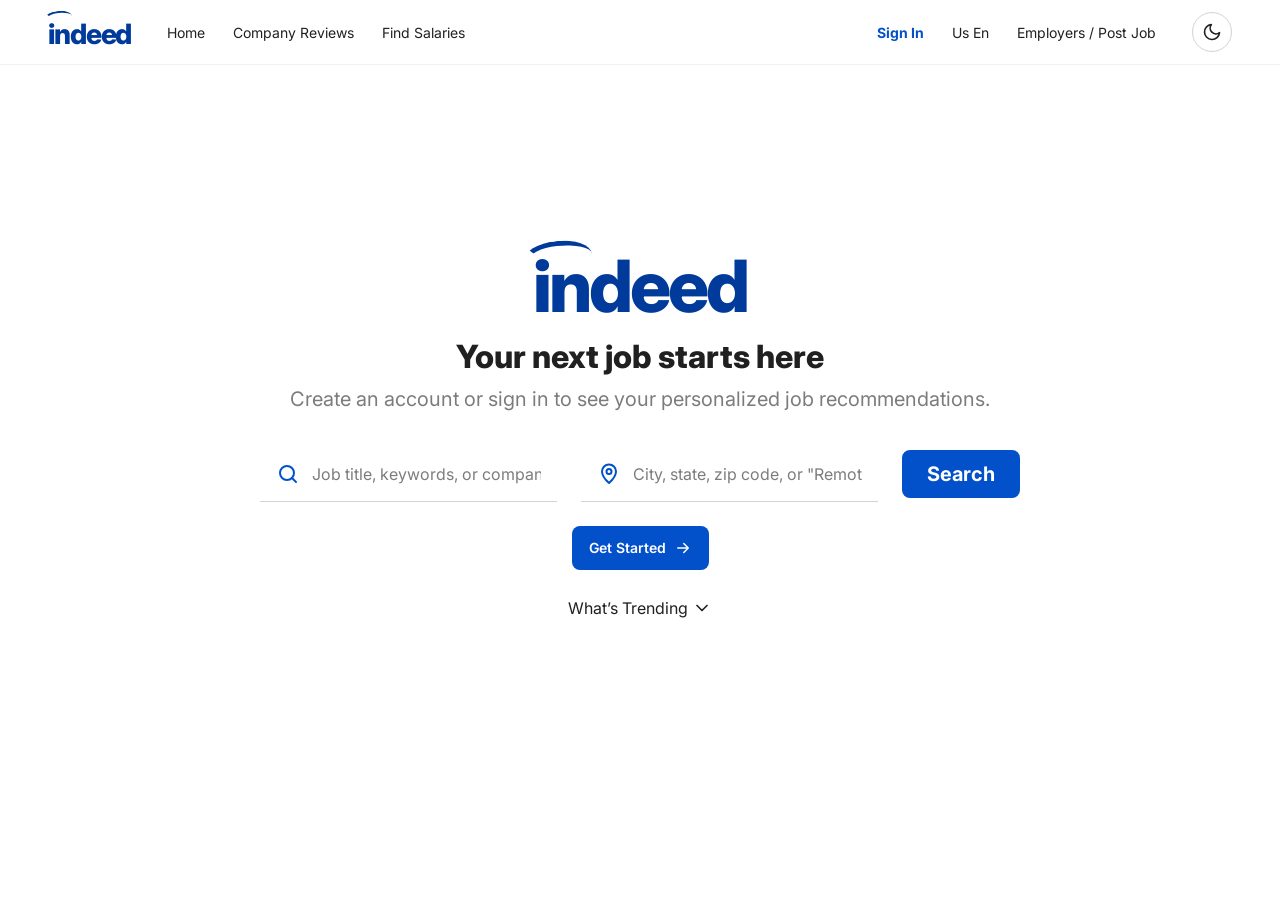
==== commit fc3da448: "Replace theme switch with single sun/moon button in header" ====
--- a/index.html
+++ b/index.html
@@ -65,6 +65,10 @@
           <li class="nav-item nav-item--text"><a class="nav-link" href="employers.html"><svg class="icon" aria-hidden="true"><use href="#i-briefcase"></use></svg><span>Employers / Post Job</span></a></li>
         </ul>
       </nav>
+      <button type="button" class="theme-btn" data-theme-toggle aria-label="Switch to dark mode">
+        <svg class="icon theme-btn__moon" aria-hidden="true"><use href="#i-moon"></use></svg>
+        <svg class="icon theme-btn__sun" aria-hidden="true"><use href="#i-sun"></use></svg>
+      </button>
     </div>
   </header>
 
@@ -89,7 +93,7 @@
       </form>
       <div class="hero__actions">
         <a class="btn btn-primary btn-block" href="signin.html">Sign In</a>
-        <a class="btn btn-primary btn-block" href="signin.html">Create An Account</a>
+        <a class="btn btn-primary btn-block" href="signup.html">Create An Account</a>
       </div>
       <a class="btn btn-primary btn-sm hero__start" href="signin.html">Get Started <svg class="icon" aria-hidden="true"><use href="#i-arrow-right"></use></svg></a>
       <div class="dropdown trending" data-dropdown>
--- a/css/styles.css
+++ b/css/styles.css
@@ -28,6 +28,8 @@
   --accent-soft: #e8f0fc;
   --logo: #003a9b;
   --danger: #c5221f;
+  --success: #137333;
+  --success-soft: #e6f4ea;
   --shimmer: rgba(255, 255, 255, 0.65);
   --shadow: 0 4px 4px -4px rgba(12, 12, 13, 0.05), 0 16px 32px -4px rgba(12, 12, 13, 0.1);
 
@@ -70,6 +72,8 @@
   --accent-soft: #1b2a45;
   --logo: #6ea1ff;
   --danger: #f28b82;
+  --success: #81c995;
+  --success-soft: #1d3326;
   --shimmer: rgba(255, 255, 255, 0.07);
   --shadow: 0 16px 32px -4px rgba(0, 0, 0, 0.6);
   color-scheme: dark;
@@ -563,32 +567,46 @@
 }
 
 /* ---------- Light / dark toggle ---------- */
-.theme-toggle {
-  position: static;
-  display: inline-flex;
-  flex-shrink: 0;
-  gap: var(--space-1);
-  padding: var(--space-1);
-  border: 1px solid var(--border);
-  border-radius: var(--radius-pill);
-  background: var(--surface);
-  box-shadow: none;
-  transform: none;
-}
-
-.theme-toggle__opt {
-  display: grid;
+.theme-btn {
+  display: inline-grid;
   place-items: center;
+  flex: none;
+  order: 1;
   width: 40px;
   height: 40px;
+  margin-left: auto;
+  padding: 0;
+  border: 1px solid var(--border);
   border-radius: 50%;
-  color: var(--gray-400);
-}
-
-[data-theme="light"] .theme-toggle__opt--light,
-[data-theme="dark"] .theme-toggle__opt--dark {
-  background: var(--text);
-  color: var(--bg);
+  background: var(--surface);
+  color: var(--text);
+  cursor: pointer;
+  transition: border-color 0.15s ease, color 0.15s ease, background-color 0.15s ease;
+}
+
+.theme-btn .icon {
+  width: 20px;
+  height: 20px;
+  grid-area: 1 / 1;
+}
+
+.theme-btn:hover {
+  border-color: var(--accent);
+  color: var(--accent);
+}
+
+.theme-btn:focus-visible {
+  outline: 3px solid var(--accent);
+  outline-offset: 2px;
+}
+
+[data-theme="light"] .theme-btn__sun,
+[data-theme="dark"] .theme-btn__moon {
+  display: none;
+}
+
+.menu-toggle {
+  order: 2;
 }
 
 /* ---------- Page layout ---------- */
@@ -625,25 +643,12 @@
 }
 
 /* ---------- Account settings ---------- */
-.settings {
-  margin-top: var(--space-5);
-}
-
 .settings__title {
   margin-bottom: var(--space-4);
   font-size: var(--fs-lg);
   font-weight: 600;
 }
 
-.settings__row {
-  display: flex;
-  align-items: center;
-  justify-content: space-between;
-  gap: var(--space-4);
-  padding-top: var(--space-4);
-  border-top: 1px solid var(--border);
-}
-
 .settings__label {
   font-size: var(--fs-base);
   font-weight: 600;
@@ -653,17 +658,6 @@
   font-size: var(--fs-sm);
   color: var(--text-muted);
 }
-
-/* Keeping appearance controls aligned on smaller screens. */
-.settings__row > div {
-  flex: 1;
-  min-width: 0;
-}
-
-.settings__row .theme-toggle {
-  margin-left: auto;
-}
-
 /* ---------- Search form ---------- */
 .search-form {
   display: flex;
@@ -783,9 +777,8 @@
   position: relative;
   display: flex;
   flex-direction: column;
-  gap: var(--space-1);
-  min-height: 160px;
-  padding: var(--space-4) var(--space-5);
+  gap: var(--space-3);
+  padding: var(--space-5);
   background: var(--surface);
   border: 2px solid var(--border);
   border-radius: var(--radius-card);
@@ -796,6 +789,140 @@
   border-color: var(--gray-400);
 }
 
+.job-card__head {
+  display: flex;
+  align-items: flex-start;
+  gap: var(--space-3);
+}
+
+.job-card__badge {
+  display: grid;
+  place-items: center;
+  flex: none;
+  width: 48px;
+  height: 48px;
+  border-radius: 12px;
+  background: var(--badge, var(--accent));
+  font-size: var(--fs-base);
+  font-weight: 700;
+  letter-spacing: 0.02em;
+  color: var(--white);
+}
+
+.job-card__company {
+  margin-top: 2px;
+  font-size: var(--fs-sm);
+  color: var(--text-muted);
+}
+
+.job-card__tags {
+  display: flex;
+  flex-wrap: wrap;
+  gap: var(--space-2);
+  margin: 0;
+  padding: 0;
+  list-style: none;
+}
+
+.job-card__tag {
+  display: inline-flex;
+  align-items: center;
+  gap: 6px;
+  padding: 4px 10px;
+  border-radius: var(--radius-pill);
+  background: var(--surface-muted);
+  font-size: var(--fs-xs);
+  font-weight: 600;
+}
+
+.job-card__tag .icon {
+  width: 14px;
+  height: 14px;
+}
+
+.job-card__tag--pay {
+  background: var(--success-soft);
+  color: var(--success);
+}
+
+.job-card__summary {
+  display: -webkit-box;
+  overflow: hidden;
+  font-size: var(--fs-sm);
+  line-height: 1.45;
+  color: var(--text-muted);
+  -webkit-box-orient: vertical;
+  -webkit-line-clamp: 2;
+  line-clamp: 2;
+}
+
+.job-card__footer {
+  display: flex;
+  align-items: center;
+  justify-content: space-between;
+  gap: var(--space-3);
+  margin-top: auto;
+  padding-top: var(--space-3);
+  border-top: 1px solid var(--border);
+  font-size: var(--fs-xs);
+  color: var(--text-muted);
+}
+
+/* Sits above the card's full-size link so it can be pressed on its own. */
+.save-btn {
+  position: relative;
+  z-index: 1;
+  display: inline-flex;
+  align-items: center;
+  gap: var(--space-1);
+  min-height: 32px;
+  padding: 0 var(--space-3);
+  border: 1px solid var(--border);
+  border-radius: 999px;
+  background: var(--surface);
+  font: inherit;
+  font-weight: 600;
+  color: var(--text);
+  cursor: pointer;
+  transition: background-color 0.15s ease, border-color 0.15s ease, color 0.15s ease;
+}
+
+.save-btn .icon {
+  width: 16px;
+  height: 16px;
+}
+
+.save-btn:hover {
+  border-color: var(--accent);
+  color: var(--accent);
+}
+
+.save-btn:focus-visible {
+  outline: 3px solid var(--accent);
+  outline-offset: 2px;
+}
+
+.save-btn[aria-pressed="true"] {
+  border-color: var(--accent);
+  background: var(--accent-soft);
+  color: var(--accent);
+}
+
+.save-btn[aria-pressed="true"] .icon {
+  fill: currentColor;
+}
+
+.job-card__skeleton-lines {
+  display: grid;
+  flex: 1;
+  gap: var(--space-2);
+}
+
+.job-card .job-card__skeleton-lines .skeleton,
+.job-card .job-card__tags .skeleton {
+  margin-top: 0;
+}
+
 .job-card.is-selected {
   border-color: var(--accent);
   box-shadow: 0 0 0 1px var(--accent);
@@ -807,10 +934,9 @@
 }
 
 .job-card__title {
-  margin-bottom: var(--space-2);
-  font-size: var(--fs-xl);
-  font-weight: 600;
-  line-height: 1.2;
+  font-size: var(--fs-lg);
+  font-weight: 600;
+  line-height: 1.25;
 }
 
 .job-card__link {
@@ -835,11 +961,6 @@
   border-radius: var(--radius-card);
 }
 
-.job-card__meta {
-  font-size: var(--fs-sm);
-  color: var(--text-muted);
-}
-
 /* ---------- Home: selected job description ---------- */
 .job-detail {
   display: none;
@@ -952,16 +1073,6 @@
   background: var(--surface);
   border: 2px solid var(--border);
   border-radius: var(--radius-card);
-}
-
-.app-card__thumb {
-  display: grid;
-  place-items: center;
-  width: 48px;
-  height: 48px;
-  border-radius: var(--radius-btn);
-  background: var(--surface-muted);
-  color: var(--text-muted);
 }
 
 .app-card__title {
@@ -1342,7 +1453,7 @@
 .google__other input {
   width: 100%;
   min-height: 52px;
-  padding: 0 var(--space-4);
+  padding: 0 44px 0 var(--space-4);
   border: 1px solid var(--border);
   border-radius: 4px;
   background: var(--surface);
@@ -1547,6 +1658,232 @@
   border-color: var(--danger);
 }
 
+/* ---------- Create account ---------- */
+.auth {
+  display: flex;
+  flex-direction: column;
+  min-height: 100vh;
+  padding: var(--space-4) var(--space-4) var(--space-7);
+}
+
+.auth__card {
+  width: 100%;
+  max-width: 480px;
+  margin: var(--space-4) auto 0;
+}
+
+.auth__logo {
+  font-size: 2.25rem;
+}
+
+.auth__title {
+  margin-top: var(--space-4);
+  font-size: var(--fs-2xl);
+  font-weight: 600;
+  line-height: 1.1;
+}
+
+.auth__subtitle {
+  margin-top: var(--space-2);
+  color: var(--text-muted);
+}
+
+.auth__form {
+  display: flex;
+  flex-direction: column;
+  gap: var(--space-5);
+  margin-top: var(--space-6);
+}
+
+.auth__switch {
+  margin-top: var(--space-5);
+  font-size: var(--fs-sm);
+  text-align: center;
+}
+
+.auth__switch a {
+  font-weight: 600;
+  color: var(--accent);
+}
+
+/* ---------- Edit profile ---------- */
+.profile__form {
+  display: flex;
+  flex-direction: column;
+  gap: var(--space-5);
+  max-width: 560px;
+  margin-top: var(--space-5);
+}
+
+.profile__group {
+  padding-top: var(--space-5);
+  border-top: 1px solid var(--border);
+}
+
+.profile__actions .btn {
+  width: 100%;
+}
+
+@media (min-width: 768px) {
+  .profile__actions .btn {
+    width: auto;
+    min-width: 180px;
+  }
+}
+
+/* ---------- Form fields ---------- */
+.field {
+  display: flex;
+  flex-direction: column;
+  gap: var(--space-2);
+}
+
+.field__label {
+  font-weight: 600;
+}
+
+.field__hint {
+  margin-top: calc(var(--space-1) * -1);
+  font-size: var(--fs-sm);
+  color: var(--text-muted);
+}
+
+.field__control {
+  position: relative;
+}
+
+.field__input {
+  width: 100%;
+  min-height: 48px;
+  padding: 0 44px 0 var(--space-4);
+  border: 1px solid var(--border);
+  border-radius: var(--radius-btn);
+  background: var(--surface);
+  color: var(--text);
+  font: inherit;
+  transition: border-color 0.15s ease, box-shadow 0.15s ease;
+}
+
+.field__input::placeholder {
+  color: var(--text-muted);
+}
+
+.field.is-invalid .field__input {
+  border-color: var(--danger);
+  box-shadow: inset 0 0 0 1px var(--danger);
+}
+
+.field.is-valid .field__input {
+  border-color: var(--success);
+}
+
+.field__icon {
+  position: absolute;
+  top: 50%;
+  right: var(--space-3);
+  display: none;
+  width: 20px;
+  height: 20px;
+  transform: translateY(-50%);
+  pointer-events: none;
+}
+
+.field.is-valid .field__icon--valid {
+  display: block;
+  color: var(--success);
+}
+
+.field.is-invalid .field__icon--invalid {
+  display: block;
+  color: var(--danger);
+}
+
+.field--password .field__input {
+  padding-right: 100px;
+}
+
+.field--password .field__icon {
+  right: 64px;
+}
+
+.field__toggle {
+  position: absolute;
+  top: 50%;
+  right: var(--space-1);
+  min-width: var(--tap);
+  min-height: 40px;
+  padding: 0 var(--space-3);
+  border: 0;
+  border-radius: var(--radius-btn);
+  background: none;
+  font-size: var(--fs-sm);
+  font-weight: 600;
+  color: var(--accent);
+  transform: translateY(-50%);
+}
+
+.field__toggle:hover {
+  background: var(--surface-muted);
+}
+
+.field__msg {
+  display: flex;
+  align-items: flex-start;
+  gap: var(--space-2);
+  font-size: var(--fs-sm);
+  animation: fade-in 0.2s ease;
+}
+
+.field__msg:empty {
+  display: none;
+}
+
+.field__msg .icon {
+  width: 16px;
+  height: 16px;
+  margin-top: 2px;
+}
+
+.field.is-invalid .field__msg {
+  color: var(--danger);
+}
+
+.field.is-valid .field__msg {
+  color: var(--success);
+}
+
+.field__rules {
+  display: grid;
+  gap: var(--space-1);
+  margin: 0;
+  padding: 0;
+  list-style: none;
+  font-size: var(--fs-sm);
+  color: var(--text-muted);
+}
+
+.field__rules li {
+  display: flex;
+  align-items: center;
+  gap: var(--space-2);
+  transition: color 0.15s ease;
+}
+
+.field__rules .icon {
+  width: 16px;
+  height: 16px;
+  opacity: 0.35;
+  transition: opacity 0.15s ease;
+}
+
+.field__rules li.is-met {
+  color: var(--success);
+}
+
+.field__rules li.is-met .icon {
+  opacity: 1;
+}
+
 /* ---------- Toast confirmation ---------- */
 .toast {
   position: fixed;
@@ -1596,19 +1933,21 @@
 }
 
 /* ---------- Micro-interactions ---------- */
-/* Cards lift on hover so it's clear the whole card is clickable. */
+/* Cards pop forward on hover so it's clear the whole card is clickable. */
 .job-card {
-  transition: border-color 0.15s ease, box-shadow 0.2s ease, transform 0.2s ease;
+  transition: border-color 0.15s ease, box-shadow 0.25s ease, translate 0.25s ease, scale 0.25s ease;
 }
 
 @media (hover: hover) {
   .job-card:not(.job-card--skeleton):hover {
-    transform: translateY(-3px);
-    box-shadow: 0 10px 24px -8px rgba(12, 12, 13, 0.18);
+    z-index: 2;
+    translate: 0 -4px;
+    scale: 1.03;
+    box-shadow: 0 18px 36px -12px rgba(12, 12, 13, 0.28);
   }
 
   .job-card.is-selected:hover {
-    box-shadow: 0 0 0 1px var(--accent), 0 10px 24px -8px rgba(12, 12, 13, 0.18);
+    box-shadow: 0 0 0 1px var(--accent), 0 18px 36px -12px rgba(12, 12, 13, 0.28);
   }
 }
 
@@ -1683,7 +2022,8 @@
   }
 
   .job-card:hover {
-    transform: none !important;
+    translate: none !important;
+    scale: none !important;
   }
 }
 
@@ -1747,9 +2087,10 @@
     border-radius: 0;
   }
 
-  .app-card__thumb {
+  .app-card .job-card__badge {
     width: 56px;
     height: 56px;
+    font-size: var(--fs-lg);
   }
 
   .app-card__actions {
@@ -1976,8 +2317,20 @@
   .home-layout {
     display: grid;
     grid-template-columns: minmax(300px, 2fr) minmax(0, 3fr);
-    gap: var(--space-5);
+    grid-template-rows: auto auto;
+    column-gap: var(--space-5);
     align-items: start;
+  }
+
+  .home-layout > section:first-child {
+    display: grid;
+    grid-row: span 2;
+    grid-template-rows: subgrid;
+  }
+
+  .home-layout > .job-detail {
+    grid-column: 2;
+    grid-row: 2;
   }
 
   .card-list--home {
